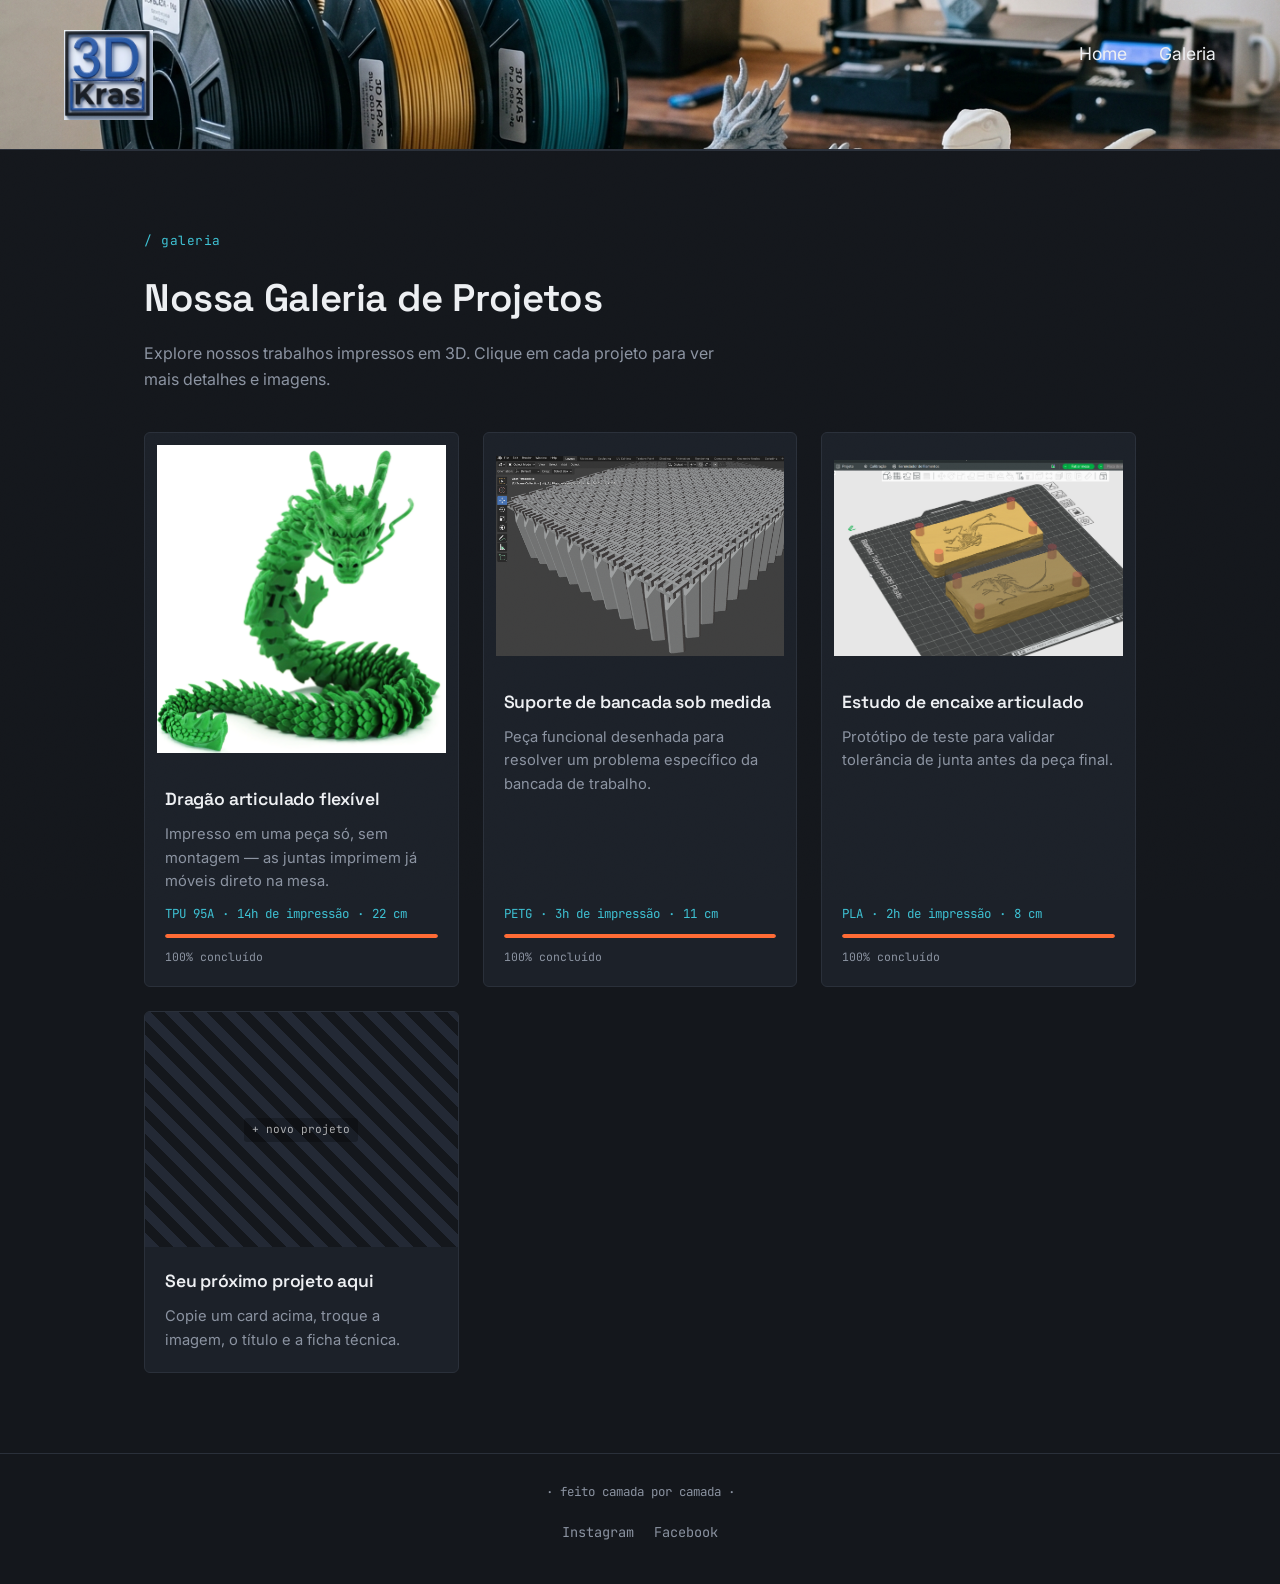
==== galeria.html @ 73473c9f "feat: Upload inicial para novo repositório" ====
<!DOCTYPE html>
<html lang="pt-BR">
<head>
<meta charset="UTF-8">
<meta name="viewport" content="width=device-width, initial-scale=1.0">
<title>Galeria de Trabalhos — Paulo Kras — Impressão 3D</title>
<meta name="description" content="Portfólio de peças e projetos em impressão 3D FDM: brinquedos articulados flexíveis, protótipos e peças funcionais.">
<link rel="preconnect" href="https://fonts.googleapis.com">
<link rel="preconnect" href="https://fonts.gstatic.com" crossorigin>
<link href="https://fonts.googleapis.com/css2?family=Space+Grotesk:wght@400;500;600;700&family=Inter:wght@400;500;600&family=JetBrains+Mono:wght@400;500&display=swap" rel="stylesheet">
<link rel="stylesheet" href="styles.css">
</head>
<body>

<div class="noise-overlay" aria-hidden="true"></div>

<header class="site-header">
  <a href="index.html"><img src="imagens/logo.png" alt="Logo da Empresa" class="header-logo"></a>
  <nav class="main-nav">
    <a href="index.html">Home</a>
    <a href="#trabalhos">Galeria</a>
  </nav>
</header>

<main id="top">


  <!-- GALERIA -->
  <section id="trabalhos" class="works">
    <div class="section-head">
      <p class="eyebrow mono">/ galeria</p>
      <h2>Nossa Galeria de Projetos</h2>
      <p class="section-lede">Explore nossos trabalhos impressos em 3D. Clique em cada projeto para ver mais detalhes e imagens.</p>
    </div>

    <div class="works-grid">

      <article class="work-card">
        <div class="work-image">
          <img src="imagens/dragao_articulado.png" alt="Dragão articulado flexível">
        </div>
        <div class="work-body">
          <h3>Dragão articulado flexível</h3>
          <p>Impresso em uma peça só, sem montagem — as juntas imprimem já móveis direto na mesa.</p>
          <div class="work-stats mono">
            <span>TPU 95A</span><span>·</span><span>14h de impressão</span><span>·</span><span>22 cm</span>
          </div>
          <div class="print-progress" aria-hidden="true">
            <div class="print-progress-bar" data-progress="100"></div>
          </div>
          <span class="print-progress-label mono">100% concluído</span>
        </div>
      </article>

      <article class="work-card">
        <div class="work-image">
          <img src="imagens/malha_articulado_Blender.png" alt="Estudo de malha articulada no Blender">
        </div>
        <div class="work-body">
          <h3>Suporte de bancada sob medida</h3>
          <p>Peça funcional desenhada para resolver um problema específico da bancada de trabalho.</p>
          <div class="work-stats mono">
            <span>PETG</span><span>·</span><span>3h de impressão</span><span>·</span><span>11 cm</span>
          </div>
          <div class="print-progress" aria-hidden="true">
            <div class="print-progress-bar" data-progress="100"></div>
          </div>
          <span class="print-progress-label mono">100% concluído</span>
        </div>
      </article>

      <article class="work-card">
        <div class="work-image">
          <img src="imagens/Velociraptor.png" alt="Velociraptor articulado flexível">
        </div>
        <div class="work-body">
          <h3>Estudo de encaixe articulado</h3>
          <p>Protótipo de teste para validar tolerância de junta antes da peça final.</p>
          <div class="work-stats mono">
            <span>PLA</span><span>·</span><span>2h de impressão</span><span>·</span><span>8 cm</span>
          </div>
          <div class="print-progress" aria-hidden="true">
            <div class="print-progress-bar" data-progress="100"></div>
          </div>
          <span class="print-progress-label mono">100% concluído</span>
        </div>
      </article>

      <article class="work-card work-card--placeholder">
        <div class="work-image work-image--empty">
          <span class="work-image-hint mono">+ novo projeto</span>
        </div>
        <div class="work-body">
          <h3>Seu próximo projeto aqui</h3>
          <p>Copie um card acima, troque a imagem, o título e a ficha técnica.</p>
        </div>
      </article>

    </div>
  </section>


</main>

<footer class="site-footer">
  <p class="mono"> · feito camada por camada · </p>
  <div class="social-links">
    <a href="https://www.instagram.com/pauloschmittkras/" target="_blank" rel="noopener">Instagram</a>
    <a href="https://www.facebook.com/3dkrasImpressoes" target="_blank" rel="noopener">Facebook</a>
  </div>
</footer>

<script src="script.js"></script>
</body>
</html>
---- styles.css ----
/* ---------- Tokens ---------- */
:root {
  --bg: #14171c;
  --bg-raised: #1c2129;
  --bg-raised-2: #232935;
  --line: #2a303a;
  --text: #edeff2;
  --text-dim: #8b93a1;
  --accent-hot: #ff6b35;
  --accent-cool: #3ec1d3;

  --font-display: 'Space Grotesk', sans-serif;
  --font-body: 'Inter', sans-serif;
  --font-mono: 'JetBrains Mono', monospace;

  --container: 1120px;
}

* { box-sizing: border-box; }

html {
  scroll-behavior: smooth;
}

@media (prefers-reduced-motion: reduce) {
  html { scroll-behavior: auto; }
  * { animation-duration: 0.01ms !important; animation-iteration-count: 1 !important; transition-duration: 0.01ms !important; }
}

body {
  margin: 0;
  background: var(--bg);
  color: var(--text);
  font-family: var(--font-body);
  line-height: 1.6;
  -webkit-font-smoothing: antialiased;
}

.mono { font-family: var(--font-mono); }

a { color: inherit; text-decoration: none; }

h1, h2, h3 {
  font-family: var(--font-display);
  font-weight: 600;
  margin: 0;
  letter-spacing: -0.01em;
}

img { max-width: 100%; display: block; }

:focus-visible {
  outline: 2px solid var(--accent-cool);
  outline-offset: 3px;
}

.noise-overlay {
  position: fixed;
  inset: 0;
  pointer-events: none;
  z-index: 999;
  opacity: 0.035;
  mix-blend-mode: overlay;
  background-image: url("data:image/svg+xml,%3Csvg xmlns='http://www.w3.org/2000/svg' width='120' height='120'%3E%3Cfilter id='n'%3E%3CfeTurbulence type='fractalNoise' baseFrequency='0.9' numOctaves='2' stitchTiles='stitch'/%3E%3C/filter%3E%3Crect width='100%25' height='100%25' filter='url(%23n)'/%3E%3C/svg%3E");
}

/* ---------- Header ---------- */
.site-header {
  position: sticky;
  top: 0;
  z-index: 100;
  display: flex;
  align-items: center;
  justify-content: space-between;
  padding: 20px clamp(20px, 5vw, 64px);
  background: rgba(37, 6, 209, 0.85);
  backdrop-filter: blur(8px);
  border-bottom: 1px solid var(--line);
}

.logo {
  font-family: var(--font-display);
  font-weight: 700;
  font-size: 1.1rem;
  letter-spacing: 0.02em;
}

.logo-dot { color: var(--accent-hot); }

.main-nav { display: flex; gap: clamp(16px, 3vw, 32px); transform: translateY(-20px); }

.main-nav a {
  font-size: 1.1rem;
  color: var(--text);
  transition: color 0.15s ease;
}

.main-nav a:hover { color: var(--accent-hot); }

/* ---------- Hero ---------- */
.hero {
  padding: clamp(64px, 12vw, 120px) clamp(20px, 5vw, 64px) 48px;
  max-width: var(--container);
  margin: 0 auto;
  display: grid;
  gap: 40px;
}

.eyebrow {
  color: var(--accent-cool);
  font-size: 0.8rem;
  letter-spacing: 0.04em;
  margin: 0 0 16px;
}

.hero-title {
  font-size: clamp(2.4rem, 6vw, 4.2rem);
  line-height: 1.05;
  min-height: 1.1em;
}

.typed-line { display: inline; }

.print-head {
  display: inline-block;
  width: 0.5em;
  height: 0.85em;
  background: var(--accent-hot);
  margin-left: 4px;
  vertical-align: text-bottom;
  animation: blink 0.9s steps(1) infinite;
}

@keyframes blink {
  50% { opacity: 0; }
}

.hero-sub {
  max-width: 46ch;
  color: var(--text-dim);
  font-size: 1.05rem;
}

.hero-actions {
  display: flex;
  gap: 16px;
  flex-wrap: wrap;
}

.btn {
  display: inline-flex;
  align-items: center;
  padding: 12px 22px;
  border-radius: 4px;
  font-size: 0.95rem;
  font-weight: 500;
  transition: transform 0.15s ease, background 0.15s ease, border-color 0.15s ease;
}

.btn-primary {
  background: var(--accent-hot);
  color: #14171c;
}

.btn-primary:hover { transform: translateY(-2px); }

.btn-ghost {
  border: 1px solid var(--line);
  color: var(--text);
}

.btn-ghost:hover { border-color: var(--accent-cool); }

.hero-readout {
  border: 1px solid var(--line);
  background: var(--bg-raised);
  border-radius: 6px;
  padding: 20px 24px;
  max-width: 420px;
  font-size: 0.85rem;
}

.readout-row {
  display: flex;
  justify-content: space-between;
  padding: 6px 0;
  border-bottom: 1px dashed var(--line);
  color: var(--text-dim);
}

.readout-row:last-child { border-bottom: none; }

.readout-row span:last-child { color: var(--text); }

.status-live { color: var(--accent-hot) !important; }
.status-live::before {
  content: '● ';
}

/* ---------- Section shared ---------- */
section {
  max-width: var(--container);
  margin: 0 auto;
  padding: 80px clamp(20px, 5vw, 64px);
}

.section-head { margin-bottom: 40px; max-width: 60ch; }

.section-head h2 {
  font-size: clamp(1.8rem, 3.5vw, 2.4rem);
}

.section-lede {
  color: var(--text-dim);
  margin-top: 12px;
}

/* ---------- Works ---------- */
.works { border-top: 1px solid var(--line); }

.works-grid {
  display: grid;
  grid-template-columns: repeat(auto-fill, minmax(260px, 1fr));
  gap: 24px;
}

.work-card {
  background: var(--bg-raised);
  border: 1px solid var(--line);
  border-radius: 6px;
  overflow: hidden;
  display: flex;
  flex-direction: column;
  transition: border-color 0.2s ease, transform 0.2s ease;
}

.work-card:hover {
  border-color: var(--accent-cool);
  transform: translateY(-3px);
}

.work-image {
  aspect-ratio: 4 / 3;
  display: flex;
  align-items: flex-end;
  padding: 12px;
}

.work-image--empty {
  background: repeating-linear-gradient(45deg, var(--bg-raised-2), var(--bg-raised-2) 10px, var(--bg) 10px, var(--bg) 20px);
  align-items: center;
  justify-content: center;
}

.work-image-hint {
  font-size: 0.7rem;
  color: rgba(255,255,255,0.65);
  background: rgba(0,0,0,0.25);
  padding: 3px 8px;
  border-radius: 3px;
}

.work-body { padding: 20px; display: flex; flex-direction: column; gap: 10px; flex: 1; }

.work-body h3 { font-size: 1.1rem; }

.work-body p { color: var(--text-dim); font-size: 0.92rem; margin: 0; }

.work-stats {
  display: flex;
  gap: 8px;
  flex-wrap: wrap;
  font-size: 0.78rem;
  color: var(--accent-cool);
  margin-top: auto;
}

.print-progress {
  height: 4px;
  background: var(--line);
  border-radius: 2px;
  overflow: hidden;
}

.print-progress-bar {
  height: 100%;
  width: 0%;
  background: var(--accent-hot);
  border-radius: 2px;
  transition: width 1.1s cubic-bezier(0.16, 1, 0.3, 1);
}

.print-progress-label {
  font-size: 0.72rem;
  color: var(--text-dim);
}

/* ---------- Process ---------- */
.process { border-top: 1px solid var(--line); }

.process-steps {
  list-style: none;
  margin: 0;
  padding: 0;
  display: grid;
  gap: 28px;
}

.process-step {
  display: grid;
  grid-template-columns: 56px 1fr;
  gap: 20px;
  padding-bottom: 28px;
  border-bottom: 1px solid var(--line);
}

.process-step:last-child { border-bottom: none; padding-bottom: 0; }

.process-index {
  color: var(--accent-hot);
  font-size: 0.95rem;
}

.process-step h3 { font-size: 1.1rem; margin-bottom: 6px; }

.process-step p { color: var(--text-dim); margin: 0; max-width: 55ch; }

/* ---------- About ---------- */
.about { border-top: 1px solid var(--line); }

.about-inner { max-width: 68ch; }

.about-inner h2 { font-size: clamp(1.8rem, 3.5vw, 2.4rem); margin-bottom: 20px; }

.about-inner p { color: var(--text-dim); margin: 0 0 16px; }

/* ---------- Contact ---------- */
.contact {
  border-top: 1px solid var(--line);
  text-align: left;
}

.contact-inner { max-width: 60ch; }

.contact-inner h2 { font-size: clamp(1.8rem, 3.5vw, 2.4rem); margin: 8px 0 12px; }

.contact-links {
  display: flex;
  gap: 24px;
  flex-wrap: wrap;
  margin-top: 28px;
}

.contact-link {
  font-family: var(--font-mono);
  font-size: 0.9rem;
  padding: 10px 0;
  border-bottom: 1px solid var(--accent-cool);
  color: var(--accent-cool);
}

.contact-link:hover { color: var(--text); border-color: var(--text); }

/* ---------- Footer ---------- */
.site-footer {
  border-top: 1px solid var(--line);
  padding: 28px clamp(20px, 5vw, 64px) 40px;
  text-align: center;
}

.site-footer p {
  color: var(--text-dim);
  font-size: 0.78rem;
  margin: 0;
}

header {
  background-image: url('/imagens/banner.png');
  background-size: cover;
  background-position: center;
  /* Adicione altura mínima ou espaçamento para mostrar a imagem */
  min-height: 150px; /* Ajuste a altura como preferir */
  display: flex;
  align-items: center;
}

.site-header {
  background-image: url('imagens/banner.png');
  background-size: cover;
  background-position: center;
  background-repeat: no-repeat;
}

.header-logo {
  height: 90px;       /* ajuste conforme o tamanho desejado */
  width: auto;
  filter: none;        /* remove qualquer filtro (grayscale, brightness, opacity) herdado */
  opacity: 1;
}

.footer-logo {
  height: 40px; /* Adjust as needed */
  margin-bottom: 15px;
  filter: grayscale(100%) brightness(180%);
  opacity: 0.6;
  transition: opacity 0.2s ease, filter 0.2s ease;
}

.footer-logo:hover {
  filter: grayscale(0%) brightness(100%);
  opacity: 1;
}

.social-icon {
  width: 20px;
  height: 20px;
}

.social-links {
  margin-top: 20px;
  display: flex;
  justify-content: center;
  gap: 20px;
}

.social-links a {
  color: var(--text-dim);
  font-family: var(--font-mono);
  font-size: 0.85rem;
  transition: color 0.2s ease;
  display: inline-flex;
  align-items: center;
  gap: 0.4rem;
}

.social-links a:hover {
  color: var(--accent-cool);
}

/* ---------- Responsive ---------- */
@media (max-width: 640px) {
  .main-nav { gap: 14px; }
  .main-nav a { font-size: 0.8rem; }
  .process-step { grid-template-columns: 40px 1fr; }
}
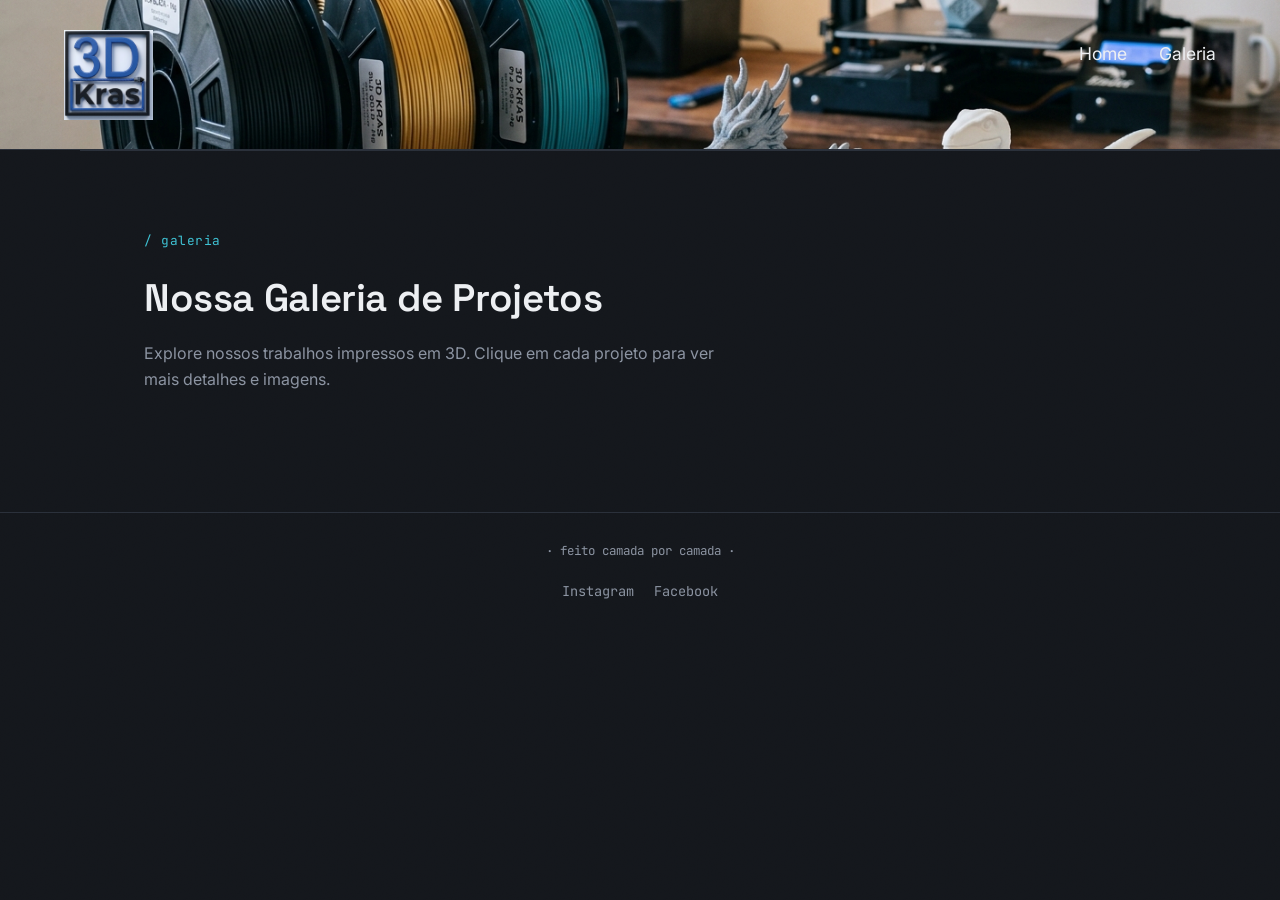
==== commit 242a47bb: "Commit 2208" ====
--- a/galeria.html
+++ b/galeria.html
@@ -33,69 +33,7 @@
       <p class="section-lede">Explore nossos trabalhos impressos em 3D. Clique em cada projeto para ver mais detalhes e imagens.</p>
     </div>
 
-    <div class="works-grid">
-
-      <article class="work-card">
-        <div class="work-image">
-          <img src="imagens/dragao_articulado.png" alt="Dragão articulado flexível">
-        </div>
-        <div class="work-body">
-          <h3>Dragão articulado flexível</h3>
-          <p>Impresso em uma peça só, sem montagem — as juntas imprimem já móveis direto na mesa.</p>
-          <div class="work-stats mono">
-            <span>TPU 95A</span><span>·</span><span>14h de impressão</span><span>·</span><span>22 cm</span>
-          </div>
-          <div class="print-progress" aria-hidden="true">
-            <div class="print-progress-bar" data-progress="100"></div>
-          </div>
-          <span class="print-progress-label mono">100% concluído</span>
-        </div>
-      </article>
-
-      <article class="work-card">
-        <div class="work-image">
-          <img src="imagens/malha_articulado_Blender.png" alt="Estudo de malha articulada no Blender">
-        </div>
-        <div class="work-body">
-          <h3>Suporte de bancada sob medida</h3>
-          <p>Peça funcional desenhada para resolver um problema específico da bancada de trabalho.</p>
-          <div class="work-stats mono">
-            <span>PETG</span><span>·</span><span>3h de impressão</span><span>·</span><span>11 cm</span>
-          </div>
-          <div class="print-progress" aria-hidden="true">
-            <div class="print-progress-bar" data-progress="100"></div>
-          </div>
-          <span class="print-progress-label mono">100% concluído</span>
-        </div>
-      </article>
-
-      <article class="work-card">
-        <div class="work-image">
-          <img src="imagens/Velociraptor.png" alt="Velociraptor articulado flexível">
-        </div>
-        <div class="work-body">
-          <h3>Estudo de encaixe articulado</h3>
-          <p>Protótipo de teste para validar tolerância de junta antes da peça final.</p>
-          <div class="work-stats mono">
-            <span>PLA</span><span>·</span><span>2h de impressão</span><span>·</span><span>8 cm</span>
-          </div>
-          <div class="print-progress" aria-hidden="true">
-            <div class="print-progress-bar" data-progress="100"></div>
-          </div>
-          <span class="print-progress-label mono">100% concluído</span>
-        </div>
-      </article>
-
-      <article class="work-card work-card--placeholder">
-        <div class="work-image work-image--empty">
-          <span class="work-image-hint mono">+ novo projeto</span>
-        </div>
-        <div class="work-body">
-          <h3>Seu próximo projeto aqui</h3>
-          <p>Copie um card acima, troque a imagem, o título e a ficha técnica.</p>
-        </div>
-      </article>
-
+    <div class="works-grid" id="product-gallery">
     </div>
   </section>
 
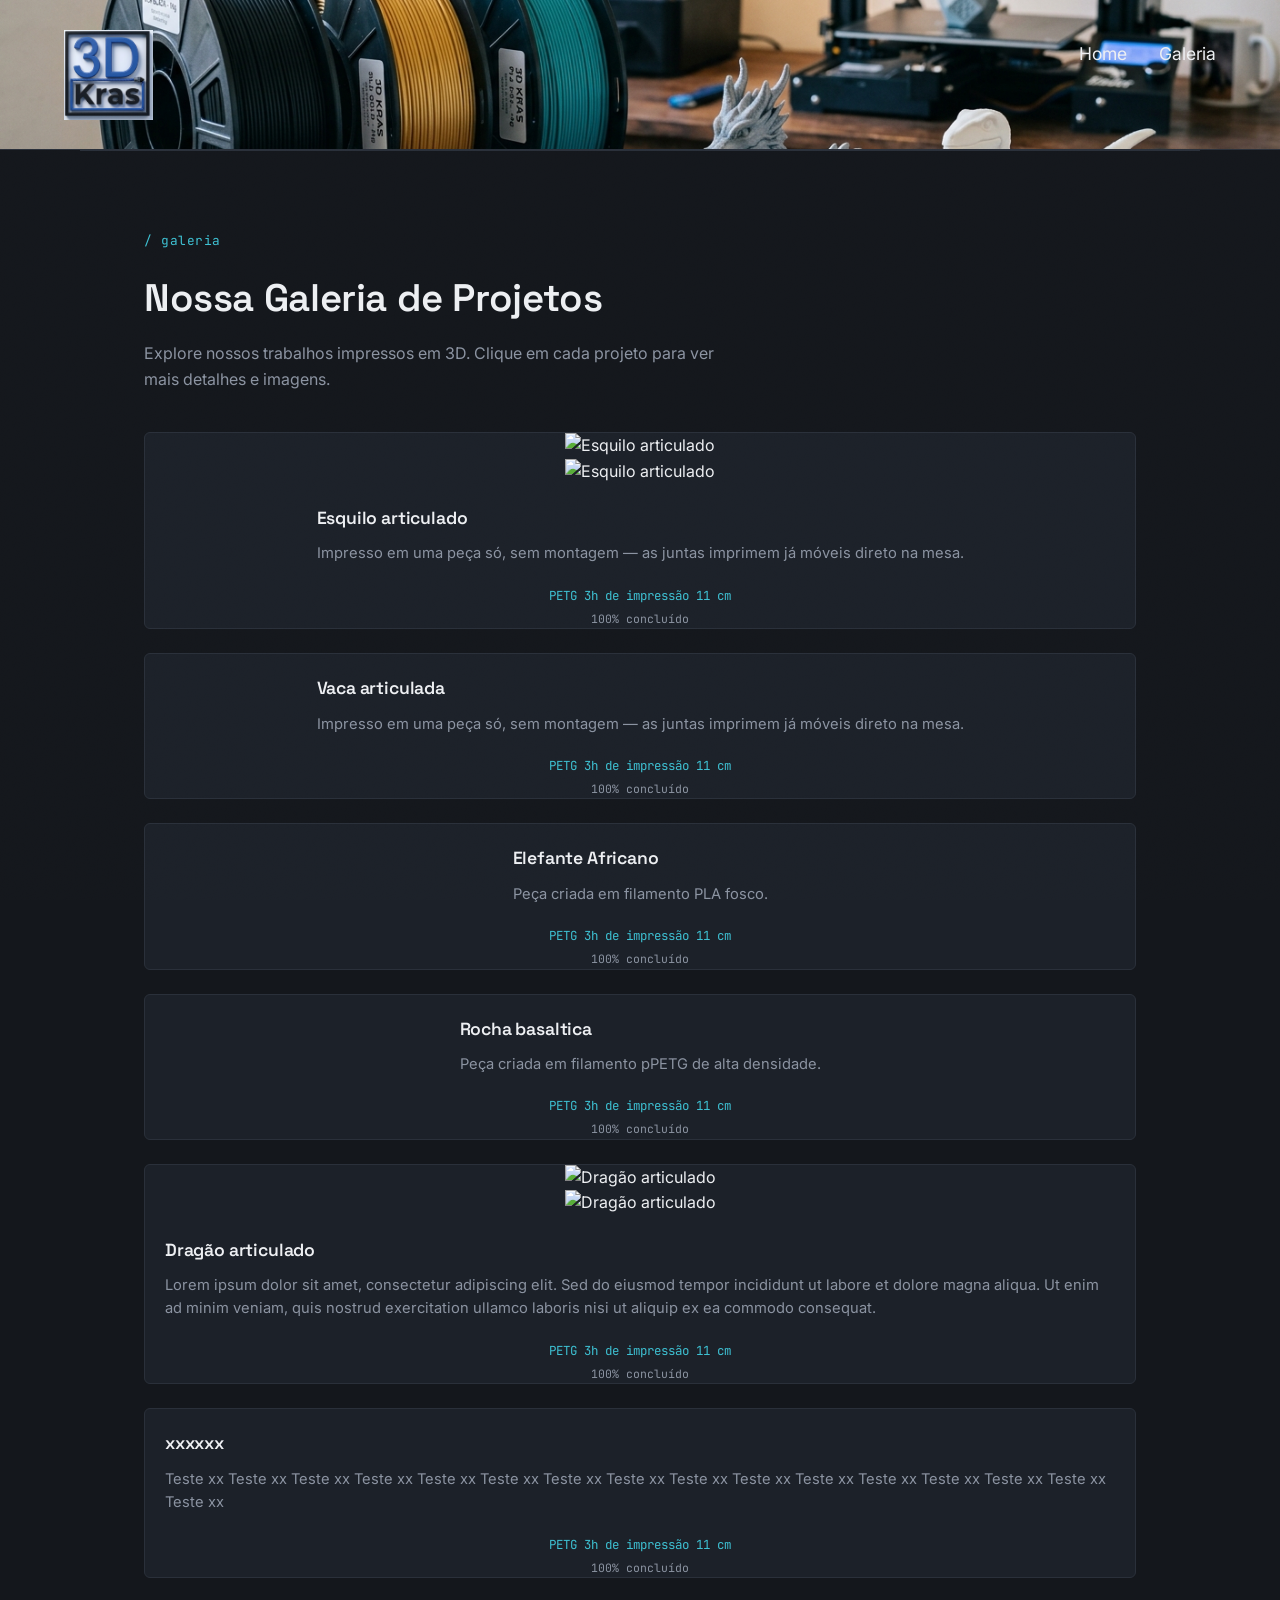
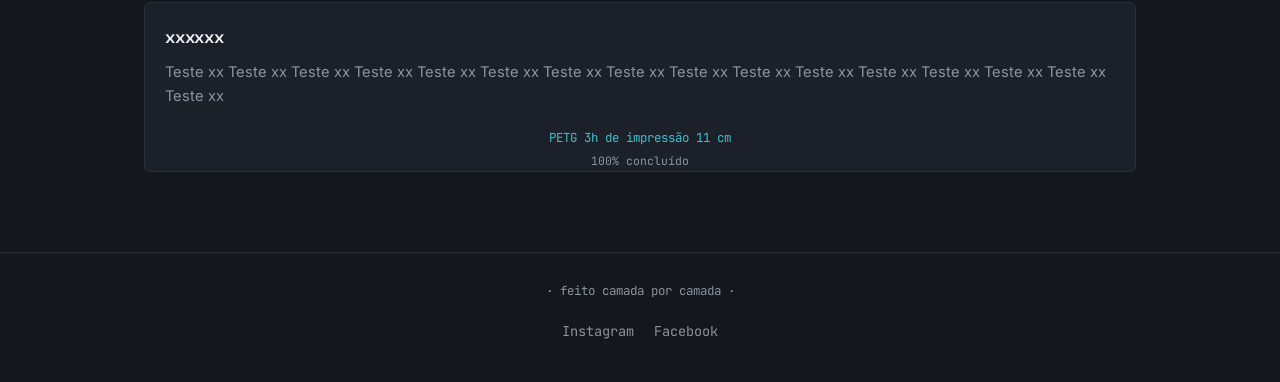
==== commit b7dec8cf: "imagens" ====
--- a/galeria.html
+++ b/galeria.html
@@ -32,8 +32,7 @@
       <h2>Nossa Galeria de Projetos</h2>
       <p class="section-lede">Explore nossos trabalhos impressos em 3D. Clique em cada projeto para ver mais detalhes e imagens.</p>
     </div>
-
-    <div class="works-grid" id="product-gallery">
+    <div class="works-grid works-grid-gallery" id="product-gallery">
     </div>
   </section>
 
--- a/styles.css
+++ b/styles.css
@@ -61,7 +61,7 @@
   z-index: 999;
   opacity: 0.035;
   mix-blend-mode: overlay;
-  background-image: url("data:image/svg+xml,%3Csvg xmlns='http://www.w3.org/2000/svg' width='120' height='120'%3E%3Cfilter id='n'%3E%3CfeTurbulence type='fractalNoise' baseFrequency='0.9' numOctaves='2' stitchTiles='stitch'/%3E%3C/filter%3E%3Crect width='100%25' height='100%25' filter='url(%23n)'/%3E%3C/svg%3E");
+  background-image: url("data:image/svg+xml,%3Csvg xmlns=\'http://www.w3.org/2000/svg\' width=\'120\' height=\'120\'%3E%3Cfilter id=\'n\'%3E%3CfeTurbulence type=\'fractalNoise\' baseFrequency=\'0.9\' numOctaves=\'2\' stitchTiles=\'stitch\'%3E%3C/feTurbulence%3E%3C/filter%3E%3Crect width=\'100%25\' height=\'100%25\' filter=\'url(%23n)\'%3E%3C/rect%3E%3C/svg%3E");
 }
 
 /* ---------- Header ---------- */
@@ -260,11 +260,23 @@
   border-radius: 3px;
 }
 
-.work-body { padding: 20px; display: flex; flex-direction: column; gap: 10px; flex: 1; }
-
-.work-body h3 { font-size: 1.1rem; }
-
-.work-body p { color: var(--text-dim); font-size: 0.92rem; margin: 0; }
+.work-body { 
+  padding: 20px; 
+  display: flex; 
+  flex-direction: column; 
+  gap: 10px; 
+  flex: 1; 
+}
+
+.work-body h3 { 
+  font-size: 1.1rem; 
+}
+
+.work-body p { 
+  color: var(--text-dim); 
+  font-size: 0.92rem; 
+  margin: 0; 
+}
 
 .work-stats {
   display: flex;
@@ -443,3 +455,12 @@
   .main-nav a { font-size: 0.8rem; }
   .process-step { grid-template-columns: 40px 1fr; }
 }
+
+.works-grid-gallery {
+  grid-template-columns: 1fr;
+}
+
+.works-grid-gallery .work-card {
+  width: 100%;
+  align-items: center;
+}
